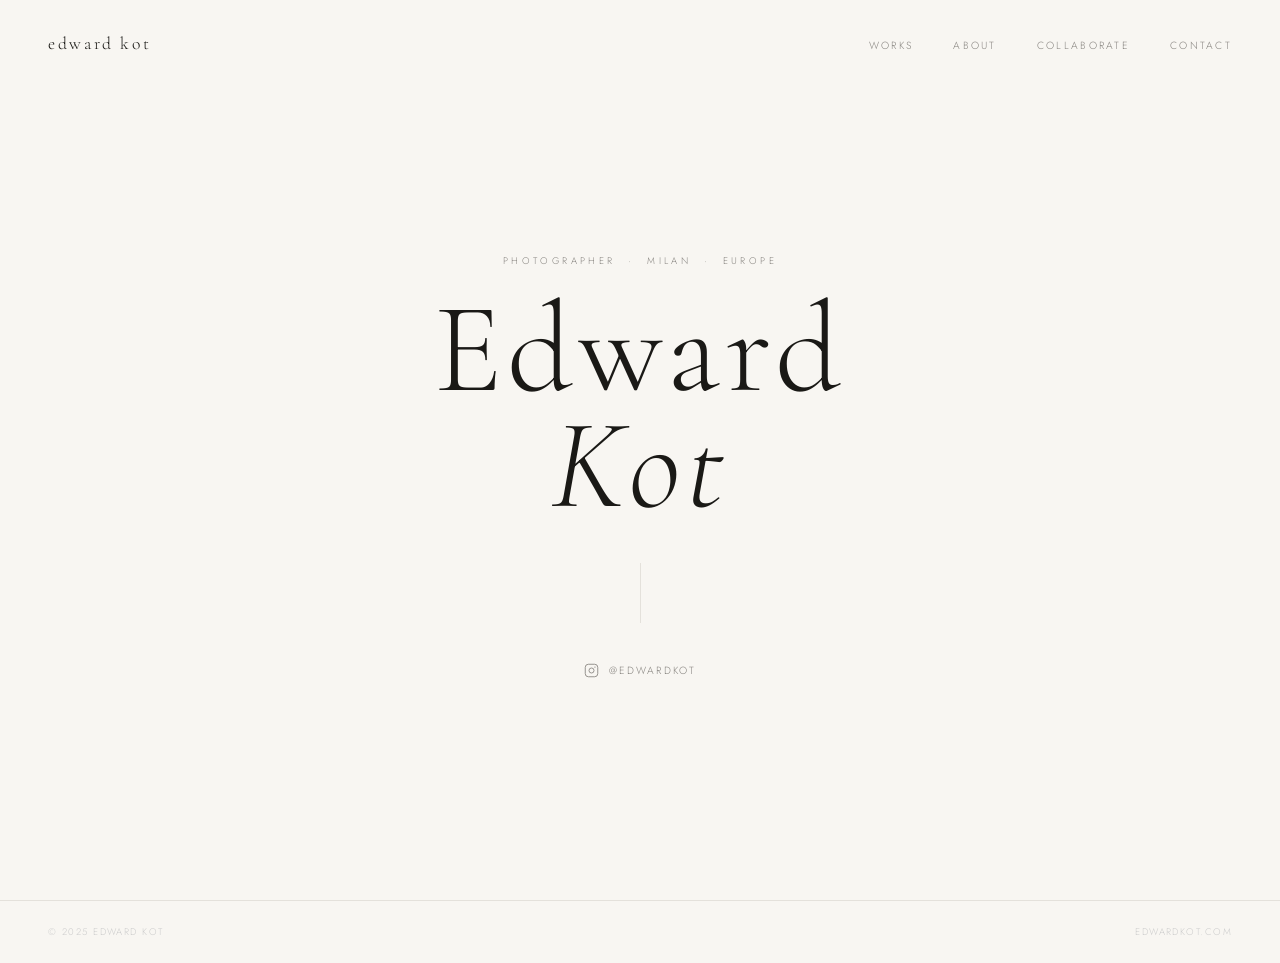
==== index.html @ 4b279e31 "Add files via upload" ====
<!DOCTYPE html>
<html lang="en">
<head>
  <meta charset="UTF-8">
  <meta name="viewport" content="width=device-width, initial-scale=1.0">
  <title>Edward Kot — Photographer</title>
  <meta name="description" content="Edward Kot is a photographer based in Milan, working across editorial, commercial, and personal projects throughout Europe.">
  <meta name="keywords" content="photographer Milan, European photographer, editorial photography, commercial photography, Edward Kot">
  <meta property="og:title" content="Edward Kot — Photographer">
  <meta property="og:description" content="Photographer based in Milan. Editorial, commercial, and personal work across Europe.">
  <meta property="og:url" content="https://edwardkot.com">
  <link rel="canonical" href="https://edwardkot.com">
  <link rel="preconnect" href="https://fonts.googleapis.com">
  <link rel="preconnect" href="https://fonts.gstatic.com" crossorigin>
  <link href="https://fonts.googleapis.com/css2?family=Cormorant+Garamond:ital,wght@0,300;0,400;1,300&family=Jost:wght@200;300;400&display=swap" rel="stylesheet">
  <style>
    :root {
      --cream: #f8f6f2;
      --ink: #1a1916;
      --mid: #888580;
      --faint: #e4e1db;
      --accent: #c8a96e;
    }
    *, *::before, *::after { box-sizing: border-box; margin: 0; padding: 0; }
    html { font-size: 16px; scroll-behavior: smooth; }
    body {
      background: var(--cream);
      color: var(--ink);
      font-family: 'Jost', sans-serif;
      font-weight: 300;
      min-height: 100vh;
      display: flex;
      flex-direction: column;
      opacity: 0;
      animation: fadeIn 0.8s ease forwards;
    }
    @keyframes fadeIn { to { opacity: 1; } }

    /* NAV */
    nav {
      position: fixed;
      top: 0; left: 0; right: 0;
      z-index: 100;
      display: flex;
      justify-content: space-between;
      align-items: center;
      padding: 2rem 3rem;
      mix-blend-mode: multiply;
    }
    .nav-logo {
      font-family: 'Cormorant Garamond', serif;
      font-weight: 300;
      font-size: 1.1rem;
      letter-spacing: 0.15em;
      color: var(--ink);
      text-decoration: none;
      text-transform: lowercase;
    }
    .nav-links {
      display: flex;
      gap: 2.5rem;
      list-style: none;
    }
    .nav-links a {
      font-size: 0.65rem;
      letter-spacing: 0.22em;
      color: var(--mid);
      text-decoration: none;
      text-transform: uppercase;
      transition: color 0.25s;
      font-weight: 300;
    }
    .nav-links a:hover { color: var(--ink); }

    /* HERO */
    .hero {
      flex: 1;
      display: flex;
      flex-direction: column;
      justify-content: center;
      align-items: center;
      text-align: center;
      min-height: 100vh;
      padding: 6rem 2rem 4rem;
      position: relative;
    }
    .hero-eyebrow {
      font-size: 0.6rem;
      letter-spacing: 0.35em;
      color: var(--mid);
      text-transform: uppercase;
      margin-bottom: 1.5rem;
      animation: slideUp 0.9s 0.2s ease both;
    }
    .hero-name {
      font-family: 'Cormorant Garamond', serif;
      font-weight: 300;
      font-size: clamp(4rem, 10vw, 8rem);
      letter-spacing: 0.04em;
      color: var(--ink);
      line-height: 0.9;
      margin-bottom: 2.5rem;
      animation: slideUp 0.9s 0.35s ease both;
    }
    .hero-name em {
      font-style: italic;
      font-weight: 300;
    }
    .hero-rule {
      width: 1px;
      height: 60px;
      background: var(--faint);
      margin: 0 auto 2.5rem;
      animation: growDown 0.8s 0.6s ease both;
    }
    @keyframes growDown { from { transform: scaleY(0); } to { transform: scaleY(1); } }
    @keyframes slideUp { from { opacity: 0; transform: translateY(16px); } to { opacity: 1; transform: translateY(0); } }

    .hero-ig {
      display: inline-flex;
      align-items: center;
      gap: 10px;
      text-decoration: none;
      color: var(--mid);
      font-size: 0.65rem;
      letter-spacing: 0.2em;
      text-transform: uppercase;
      transition: color 0.25s;
      animation: slideUp 0.9s 0.75s ease both;
    }
    .hero-ig:hover { color: var(--ink); }
    .hero-ig svg {
      width: 15px; height: 15px;
      stroke: currentColor;
      fill: none;
      stroke-width: 1.4;
      flex-shrink: 0;
    }

    /* FOOTER */
    footer {
      padding: 1.5rem 3rem;
      border-top: 0.5px solid var(--faint);
      display: flex;
      justify-content: space-between;
      align-items: center;
    }
    footer span {
      font-size: 0.6rem;
      letter-spacing: 0.15em;
      color: #ccc;
      text-transform: uppercase;
    }

    /* MOBILE */
    @media (max-width: 600px) {
      nav { padding: 1.5rem; }
      .nav-links { gap: 1.5rem; }
      footer { padding: 1.5rem; flex-direction: column; gap: 0.5rem; text-align: center; }
    }
  </style>
</head>
<body>
  <nav>
    <a class="nav-logo" href="/">edward kot</a>
    <ul class="nav-links">
      <li><a href="works.html">Works</a></li>
      <li><a href="about.html">About</a></li>
      <li><a href="collaborate.html">Collaborate</a></li>
      <li><a href="contact.html">Contact</a></li>
    </ul>
  </nav>

  <main class="hero">
    <p class="hero-eyebrow">Photographer &nbsp;·&nbsp; Milan &nbsp;·&nbsp; Europe</p>
    <h1 class="hero-name">Edward<br><em>Kot</em></h1>
    <div class="hero-rule"></div>
    <a class="hero-ig" href="https://instagram.com/edwardkot" target="_blank" rel="noopener">
      <svg viewBox="0 0 24 24" aria-hidden="true">
        <rect x="2" y="2" width="20" height="20" rx="5"/>
        <circle cx="12" cy="12" r="4"/>
        <circle cx="17.5" cy="6.5" r="1" fill="currentColor" stroke="none"/>
      </svg>
      @edwardkot
    </a>
  </main>

  <footer>
    <span>© 2025 Edward Kot</span>
    <span>edwardkot.com</span>
  </footer>
</body>
</html>
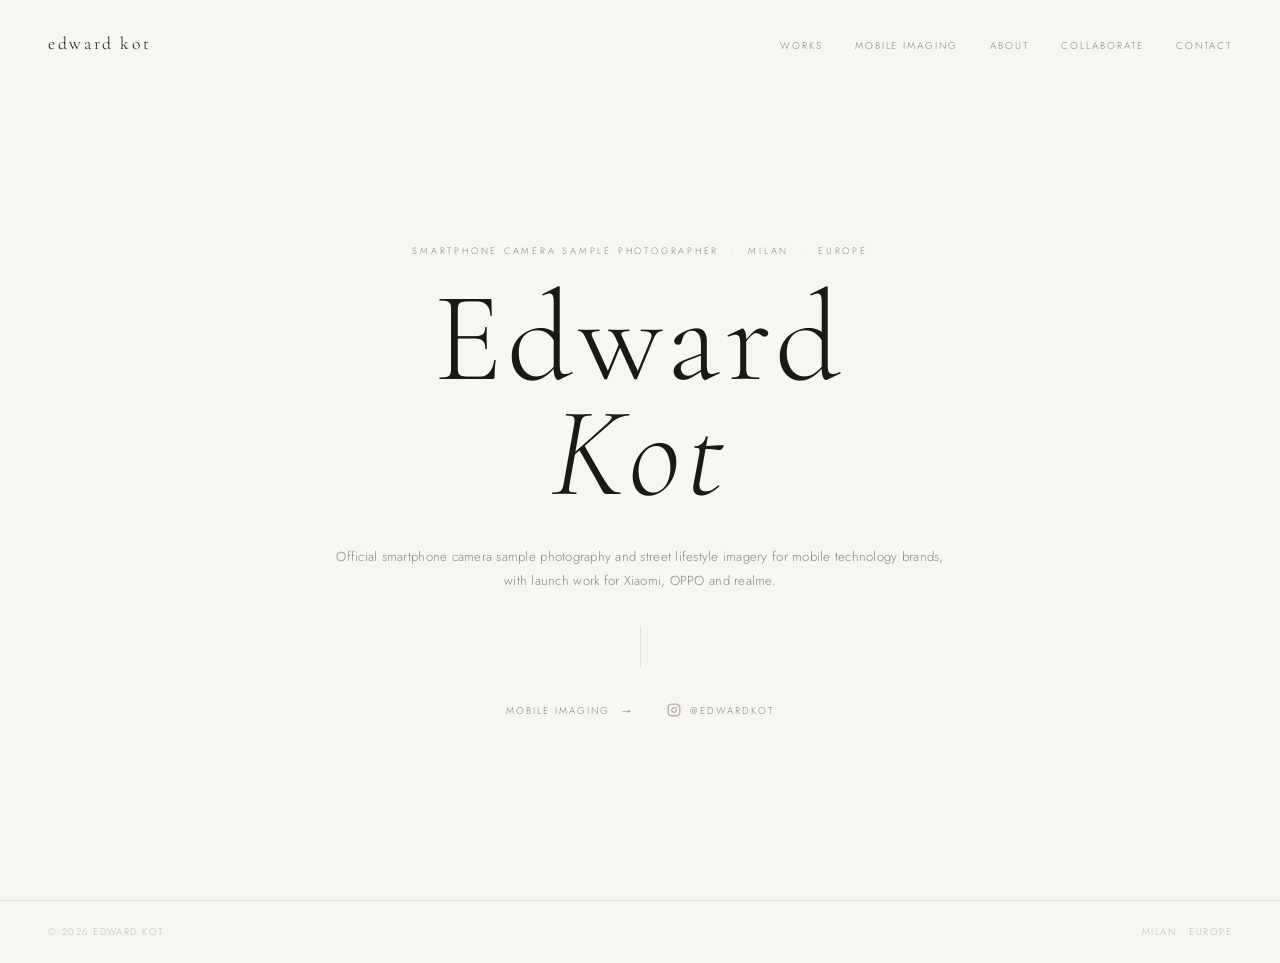
==== commit ae0b5372: "Build mobile imaging SEO foundation" ====
--- a/index.html
+++ b/index.html
@@ -3,168 +3,95 @@
 <head>
   <meta charset="UTF-8">
   <meta name="viewport" content="width=device-width, initial-scale=1.0">
-  <title>Edward Kot — Photographer</title>
-  <meta name="description" content="Edward Kot is a photographer based in Milan, working across editorial, commercial, and personal projects throughout Europe.">
-  <meta name="keywords" content="photographer Milan, European photographer, editorial photography, commercial photography, Edward Kot">
-  <meta property="og:title" content="Edward Kot — Photographer">
-  <meta property="og:description" content="Photographer based in Milan. Editorial, commercial, and personal work across Europe.">
-  <meta property="og:url" content="https://edwardkot.com">
-  <link rel="canonical" href="https://edwardkot.com">
+  <title>Smartphone Camera Sample Photographer in Europe | Edward Kot</title>
+  <meta name="description" content="Milan-based photographer Edward Kot creates official smartphone camera samples and street lifestyle imagery for Xiaomi, OPPO and realme across Europe.">
+  <meta property="og:type" content="website">
+  <meta property="og:title" content="Edward Kot | Smartphone Camera Sample Photographer">
+  <meta property="og:description" content="Official smartphone camera sample photography and street lifestyle imagery for mobile technology brands across Europe.">
+  <meta property="og:url" content="https://edwardkot.com/">
+  <link rel="canonical" href="https://edwardkot.com/">
+  <link rel="icon" href="favicon.svg" type="image/svg+xml">
   <link rel="preconnect" href="https://fonts.googleapis.com">
   <link rel="preconnect" href="https://fonts.gstatic.com" crossorigin>
-  <link href="https://fonts.googleapis.com/css2?family=Cormorant+Garamond:ital,wght@0,300;0,400;1,300&family=Jost:wght@200;300;400&display=swap" rel="stylesheet">
+  <link href="https://fonts.googleapis.com/css2?family=Cormorant+Garamond:ital,wght@0,300;0,400;1,300&amp;family=Jost:wght@200;300;400&amp;display=swap" rel="stylesheet">
+  <script type="application/ld+json">
+  {
+    "@context": "https://schema.org",
+    "@graph": [
+      {
+        "@type": "Person",
+        "@id": "https://edwardkot.com/#person",
+        "name": "Edward Kot",
+        "url": "https://edwardkot.com/",
+        "email": "mailto:geshenfeng1@gmail.com",
+        "jobTitle": "Photographer",
+        "description": "Milan-based photographer specializing in smartphone camera sample photography, street lifestyle imagery and commercial photography for mobile technology brands across Europe.",
+        "address": {
+          "@type": "PostalAddress",
+          "addressLocality": "Milan",
+          "addressCountry": "IT"
+        },
+        "knowsLanguage": ["Chinese", "English", "Italian"],
+        "knowsAbout": [
+          "Smartphone camera sample photography",
+          "Mobile imaging",
+          "Street photography",
+          "Lifestyle photography",
+          "Commercial photography"
+        ],
+        "sameAs": [
+          "https://instagram.com/edwardkot",
+          "https://www.xiaohongshu.com/user/profile/57553d947fc5b85d339ffc71"
+        ]
+      },
+      {
+        "@type": "WebSite",
+        "@id": "https://edwardkot.com/#website",
+        "url": "https://edwardkot.com/",
+        "name": "Edward Kot Photography",
+        "inLanguage": "en",
+        "publisher": {"@id": "https://edwardkot.com/#person"}
+      }
+    ]
+  }
+  </script>
   <style>
-    :root {
-      --cream: #f8f6f2;
-      --ink: #1a1916;
-      --mid: #888580;
-      --faint: #e4e1db;
-      --accent: #c8a96e;
-    }
-    *, *::before, *::after { box-sizing: border-box; margin: 0; padding: 0; }
-    html { font-size: 16px; scroll-behavior: smooth; }
-    body {
-      background: var(--cream);
-      color: var(--ink);
-      font-family: 'Jost', sans-serif;
-      font-weight: 300;
-      min-height: 100vh;
-      display: flex;
-      flex-direction: column;
-      opacity: 0;
-      animation: fadeIn 0.8s ease forwards;
-    }
-    @keyframes fadeIn { to { opacity: 1; } }
-
-    /* NAV */
-    nav {
-      position: fixed;
-      top: 0; left: 0; right: 0;
-      z-index: 100;
-      display: flex;
-      justify-content: space-between;
-      align-items: center;
-      padding: 2rem 3rem;
-      mix-blend-mode: multiply;
-    }
-    .nav-logo {
-      font-family: 'Cormorant Garamond', serif;
-      font-weight: 300;
-      font-size: 1.1rem;
-      letter-spacing: 0.15em;
-      color: var(--ink);
-      text-decoration: none;
-      text-transform: lowercase;
-    }
-    .nav-links {
-      display: flex;
-      gap: 2.5rem;
-      list-style: none;
-    }
-    .nav-links a {
-      font-size: 0.65rem;
-      letter-spacing: 0.22em;
-      color: var(--mid);
-      text-decoration: none;
-      text-transform: uppercase;
-      transition: color 0.25s;
-      font-weight: 300;
-    }
-    .nav-links a:hover { color: var(--ink); }
-
-    /* HERO */
-    .hero {
-      flex: 1;
-      display: flex;
-      flex-direction: column;
-      justify-content: center;
-      align-items: center;
-      text-align: center;
-      min-height: 100vh;
-      padding: 6rem 2rem 4rem;
-      position: relative;
-    }
-    .hero-eyebrow {
-      font-size: 0.6rem;
-      letter-spacing: 0.35em;
-      color: var(--mid);
-      text-transform: uppercase;
-      margin-bottom: 1.5rem;
-      animation: slideUp 0.9s 0.2s ease both;
-    }
-    .hero-name {
-      font-family: 'Cormorant Garamond', serif;
-      font-weight: 300;
-      font-size: clamp(4rem, 10vw, 8rem);
-      letter-spacing: 0.04em;
-      color: var(--ink);
-      line-height: 0.9;
-      margin-bottom: 2.5rem;
-      animation: slideUp 0.9s 0.35s ease both;
-    }
-    .hero-name em {
-      font-style: italic;
-      font-weight: 300;
-    }
-    .hero-rule {
-      width: 1px;
-      height: 60px;
-      background: var(--faint);
-      margin: 0 auto 2.5rem;
-      animation: growDown 0.8s 0.6s ease both;
-    }
-    @keyframes growDown { from { transform: scaleY(0); } to { transform: scaleY(1); } }
-    @keyframes slideUp { from { opacity: 0; transform: translateY(16px); } to { opacity: 1; transform: translateY(0); } }
-
-    .hero-ig {
-      display: inline-flex;
-      align-items: center;
-      gap: 10px;
-      text-decoration: none;
-      color: var(--mid);
-      font-size: 0.65rem;
-      letter-spacing: 0.2em;
-      text-transform: uppercase;
-      transition: color 0.25s;
-      animation: slideUp 0.9s 0.75s ease both;
-    }
-    .hero-ig:hover { color: var(--ink); }
-    .hero-ig svg {
-      width: 15px; height: 15px;
-      stroke: currentColor;
-      fill: none;
-      stroke-width: 1.4;
-      flex-shrink: 0;
-    }
-
-    /* FOOTER */
-    footer {
-      padding: 1.5rem 3rem;
-      border-top: 0.5px solid var(--faint);
-      display: flex;
-      justify-content: space-between;
-      align-items: center;
-    }
-    footer span {
-      font-size: 0.6rem;
-      letter-spacing: 0.15em;
-      color: #ccc;
-      text-transform: uppercase;
-    }
-
-    /* MOBILE */
-    @media (max-width: 600px) {
-      nav { padding: 1.5rem; }
-      .nav-links { gap: 1.5rem; }
-      footer { padding: 1.5rem; flex-direction: column; gap: 0.5rem; text-align: center; }
-    }
+    :root { --cream:#f8f6f2; --ink:#1a1916; --mid:#888580; --faint:#e4e1db; }
+    *,*::before,*::after{box-sizing:border-box;margin:0;padding:0}
+    html{font-size:16px;scroll-behavior:smooth}
+    body{background:var(--cream);color:var(--ink);font-family:'Jost',sans-serif;font-weight:300;min-height:100vh;display:flex;flex-direction:column;opacity:0;animation:fadeIn .8s ease forwards}
+    @keyframes fadeIn{to{opacity:1}}
+    @keyframes growDown{from{transform:scaleY(0)}to{transform:scaleY(1)}}
+    @keyframes slideUp{from{opacity:0;transform:translateY(16px)}to{opacity:1;transform:translateY(0)}}
+    nav{position:fixed;top:0;left:0;right:0;z-index:100;display:flex;justify-content:space-between;align-items:center;padding:2rem 3rem;mix-blend-mode:multiply}
+    .nav-logo{font-family:'Cormorant Garamond',serif;font-weight:300;font-size:1.1rem;letter-spacing:.15em;color:var(--ink);text-decoration:none;text-transform:lowercase;flex-shrink:0}
+    .nav-links{display:flex;gap:2rem;list-style:none}
+    .nav-links a{font-size:.62rem;letter-spacing:.2em;color:var(--mid);text-decoration:none;text-transform:uppercase;transition:color .25s;font-weight:300;white-space:nowrap}
+    .nav-links a:hover,.nav-links a:focus-visible{color:var(--ink)}
+    .hero{flex:1;display:flex;flex-direction:column;justify-content:center;align-items:center;text-align:center;min-height:100vh;padding:8rem 2rem 4rem;position:relative}
+    .hero-eyebrow{font-size:.58rem;letter-spacing:.3em;color:var(--mid);text-transform:uppercase;margin-bottom:1.5rem;animation:slideUp .9s .2s ease both}
+    .hero-name{font-family:'Cormorant Garamond',serif;font-weight:300;font-size:clamp(4rem,10vw,8rem);letter-spacing:.04em;color:var(--ink);line-height:.9;margin-bottom:2.1rem;animation:slideUp .9s .35s ease both}
+    .hero-name em{font-style:italic;font-weight:300}
+    .hero-intro{max-width:620px;font-size:.82rem;line-height:1.9;color:var(--mid);letter-spacing:.02em;animation:slideUp .9s .5s ease both}
+    .hero-rule{width:1px;height:42px;background:var(--faint);margin:2rem auto;animation:growDown .8s .65s ease both;transform-origin:top}
+    .hero-actions{display:flex;align-items:center;gap:2rem;animation:slideUp .9s .75s ease both}
+    .hero-link{display:inline-flex;align-items:center;gap:9px;text-decoration:none;color:var(--mid);font-size:.62rem;letter-spacing:.2em;text-transform:uppercase;transition:color .25s,gap .25s}
+    .hero-link:hover,.hero-link:focus-visible{color:var(--ink);gap:13px}
+    .hero-link svg{width:14px;height:14px;stroke:currentColor;fill:none;stroke-width:1.4;flex-shrink:0}
+    .hero-link.text::after{content:'\2192';font-size:.85rem}
+    footer{padding:1.5rem 3rem;border-top:.5px solid var(--faint);display:flex;justify-content:space-between;align-items:center}
+    footer span{font-size:.6rem;letter-spacing:.15em;color:#bbb;text-transform:uppercase}
+    @media(max-width:820px){nav{align-items:flex-start;padding:1.4rem 1.5rem;gap:1.5rem}.nav-links{gap:1.15rem;overflow-x:auto;padding-bottom:.3rem}.nav-links a{font-size:.56rem;letter-spacing:.15em}.hero{padding-top:10rem}}
+    @media(max-width:600px){nav{position:absolute;flex-direction:column}.nav-links{width:100%;flex-wrap:wrap;overflow:visible;gap:.9rem 1.2rem}.hero{padding:12rem 1.5rem 4rem}.hero-eyebrow{line-height:1.8}.hero-intro{font-size:.78rem}.hero-actions{flex-direction:column;gap:1.2rem}footer{padding:1.5rem;flex-direction:column;gap:.5rem;text-align:center}}
+    @media(prefers-reduced-motion:reduce){body,.hero-eyebrow,.hero-name,.hero-intro,.hero-rule,.hero-actions{animation:none;opacity:1}}
   </style>
 </head>
 <body>
-  <nav>
+  <nav aria-label="Primary navigation">
     <a class="nav-logo" href="/">edward kot</a>
     <ul class="nav-links">
       <li><a href="works.html">Works</a></li>
+      <li><a href="mobile-imaging.html">Mobile Imaging</a></li>
       <li><a href="about.html">About</a></li>
       <li><a href="collaborate.html">Collaborate</a></li>
       <li><a href="contact.html">Contact</a></li>
@@ -172,22 +99,22 @@
   </nav>
 
   <main class="hero">
-    <p class="hero-eyebrow">Photographer &nbsp;·&nbsp; Milan &nbsp;·&nbsp; Europe</p>
+    <p class="hero-eyebrow">Smartphone Camera Sample Photographer &nbsp;·&nbsp; Milan &nbsp;·&nbsp; Europe</p>
     <h1 class="hero-name">Edward<br><em>Kot</em></h1>
-    <div class="hero-rule"></div>
-    <a class="hero-ig" href="https://instagram.com/edwardkot" target="_blank" rel="noopener">
-      <svg viewBox="0 0 24 24" aria-hidden="true">
-        <rect x="2" y="2" width="20" height="20" rx="5"/>
-        <circle cx="12" cy="12" r="4"/>
-        <circle cx="17.5" cy="6.5" r="1" fill="currentColor" stroke="none"/>
-      </svg>
-      @edwardkot
-    </a>
+    <p class="hero-intro">Official smartphone camera sample photography and street lifestyle imagery for mobile technology brands, with launch work for Xiaomi, OPPO and realme.</p>
+    <div class="hero-rule" aria-hidden="true"></div>
+    <div class="hero-actions">
+      <a class="hero-link text" href="mobile-imaging.html">Mobile imaging</a>
+      <a class="hero-link" href="https://instagram.com/edwardkot" target="_blank" rel="noopener noreferrer">
+        <svg viewBox="0 0 24 24" aria-hidden="true"><rect x="2" y="2" width="20" height="20" rx="5"/><circle cx="12" cy="12" r="4"/><circle cx="17.5" cy="6.5" r="1" fill="currentColor" stroke="none"/></svg>
+        @edwardkot
+      </a>
+    </div>
   </main>
 
   <footer>
-    <span>© 2025 Edward Kot</span>
-    <span>edwardkot.com</span>
+    <span>© 2026 Edward Kot</span>
+    <span>Milan · Europe</span>
   </footer>
 </body>
 </html>
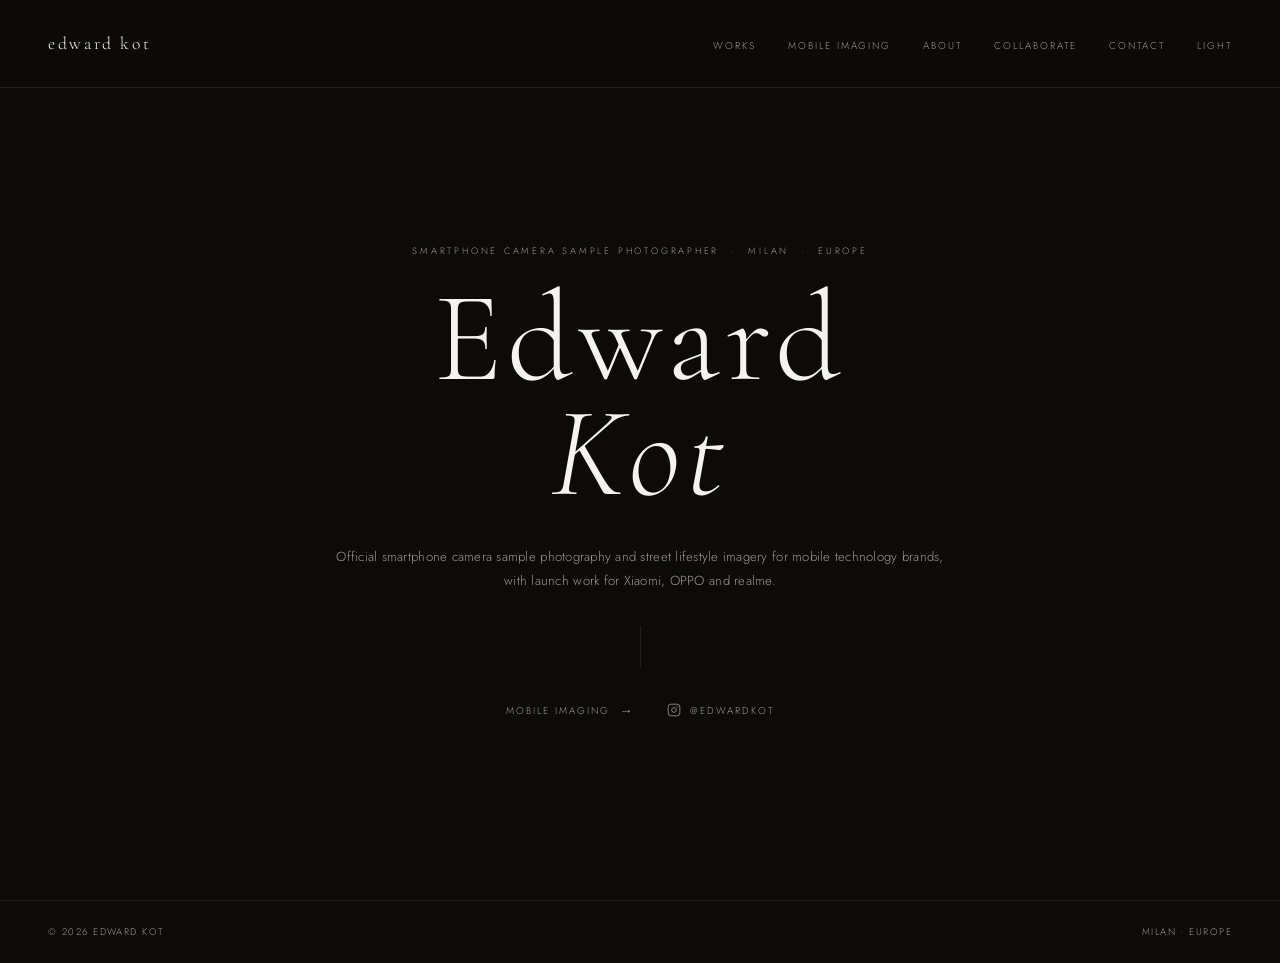
==== commit 3d32e7b8: "Refine portfolio UX and truthful project framing" ====
--- a/index.html
+++ b/index.html
@@ -13,7 +13,13 @@
   <link rel="icon" href="favicon.svg" type="image/svg+xml">
   <link rel="preconnect" href="https://fonts.googleapis.com">
   <link rel="preconnect" href="https://fonts.gstatic.com" crossorigin>
-  <link href="https://fonts.googleapis.com/css2?family=Cormorant+Garamond:ital,wght@0,300;0,400;1,300&amp;family=Jost:wght@200;300;400&amp;display=swap" rel="stylesheet">
+  <link href="https://fonts.googleapis.com/css2?family=Cormorant+Garamond:ital,wght@0,300;0,400;1,300&amp;family=Jost:wght@200;300;400;500&amp;display=swap" rel="stylesheet">
+  <script>
+    (function() {
+      const savedTheme = localStorage.getItem('theme') || 'dark';
+      document.documentElement.setAttribute('data-theme', savedTheme);
+    })();
+  </script>
   <script type="application/ld+json">
   {
     "@context": "https://schema.org",
@@ -24,19 +30,22 @@
         "name": "Edward Kot",
         "url": "https://edwardkot.com/",
         "email": "mailto:geshenfeng1@gmail.com",
-        "jobTitle": "Photographer",
-        "description": "Milan-based photographer specializing in smartphone camera sample photography, street lifestyle imagery and commercial photography for mobile technology brands across Europe.",
+        "jobTitle": "Smartphone Camera Sample Photographer & Mobile Imaging Specialist",
+        "description": "Milan-based professional photographer specializing in official smartphone camera sample photography, street lifestyle imagery and commercial mobile imaging campaigns for global technology brands including Xiaomi, OPPO, and realme across Europe.",
         "address": {
           "@type": "PostalAddress",
           "addressLocality": "Milan",
           "addressCountry": "IT"
         },
-        "knowsLanguage": ["Chinese", "English", "Italian"],
+        "knowsLanguage": [
+          {"@type": "Language", "name": "Chinese"},
+          {"@type": "Language", "name": "English"},
+          {"@type": "Language", "name": "Italian"}
+        ],
         "knowsAbout": [
           "Smartphone camera sample photography",
-          "Mobile imaging",
-          "Street photography",
-          "Lifestyle photography",
+          "Mobile imaging production",
+          "Street lifestyle photography",
           "Commercial photography"
         ],
         "sameAs": [
@@ -55,19 +64,14 @@
     ]
   }
   </script>
+  <link rel="stylesheet" href="style.css">
+  <meta property="og:image" content="https://edwardkot.com/og-image.png">
+  <meta property="og:image:width" content="1200">
+  <meta property="og:image:height" content="630">
+  <meta property="og:image:alt" content="Edward Kot, smartphone camera sample photographer based in Milan">
   <style>
-    :root { --cream:#f8f6f2; --ink:#1a1916; --mid:#888580; --faint:#e4e1db; }
-    *,*::before,*::after{box-sizing:border-box;margin:0;padding:0}
-    html{font-size:16px;scroll-behavior:smooth}
-    body{background:var(--cream);color:var(--ink);font-family:'Jost',sans-serif;font-weight:300;min-height:100vh;display:flex;flex-direction:column;opacity:0;animation:fadeIn .8s ease forwards}
-    @keyframes fadeIn{to{opacity:1}}
     @keyframes growDown{from{transform:scaleY(0)}to{transform:scaleY(1)}}
     @keyframes slideUp{from{opacity:0;transform:translateY(16px)}to{opacity:1;transform:translateY(0)}}
-    nav{position:fixed;top:0;left:0;right:0;z-index:100;display:flex;justify-content:space-between;align-items:center;padding:2rem 3rem;mix-blend-mode:multiply}
-    .nav-logo{font-family:'Cormorant Garamond',serif;font-weight:300;font-size:1.1rem;letter-spacing:.15em;color:var(--ink);text-decoration:none;text-transform:lowercase;flex-shrink:0}
-    .nav-links{display:flex;gap:2rem;list-style:none}
-    .nav-links a{font-size:.62rem;letter-spacing:.2em;color:var(--mid);text-decoration:none;text-transform:uppercase;transition:color .25s;font-weight:300;white-space:nowrap}
-    .nav-links a:hover,.nav-links a:focus-visible{color:var(--ink)}
     .hero{flex:1;display:flex;flex-direction:column;justify-content:center;align-items:center;text-align:center;min-height:100vh;padding:8rem 2rem 4rem;position:relative}
     .hero-eyebrow{font-size:.58rem;letter-spacing:.3em;color:var(--mid);text-transform:uppercase;margin-bottom:1.5rem;animation:slideUp .9s .2s ease both}
     .hero-name{font-family:'Cormorant Garamond',serif;font-weight:300;font-size:clamp(4rem,10vw,8rem);letter-spacing:.04em;color:var(--ink);line-height:.9;margin-bottom:2.1rem;animation:slideUp .9s .35s ease both}
@@ -79,11 +83,9 @@
     .hero-link:hover,.hero-link:focus-visible{color:var(--ink);gap:13px}
     .hero-link svg{width:14px;height:14px;stroke:currentColor;fill:none;stroke-width:1.4;flex-shrink:0}
     .hero-link.text::after{content:'\2192';font-size:.85rem}
-    footer{padding:1.5rem 3rem;border-top:.5px solid var(--faint);display:flex;justify-content:space-between;align-items:center}
-    footer span{font-size:.6rem;letter-spacing:.15em;color:#bbb;text-transform:uppercase}
-    @media(max-width:820px){nav{align-items:flex-start;padding:1.4rem 1.5rem;gap:1.5rem}.nav-links{gap:1.15rem;overflow-x:auto;padding-bottom:.3rem}.nav-links a{font-size:.56rem;letter-spacing:.15em}.hero{padding-top:10rem}}
-    @media(max-width:600px){nav{position:absolute;flex-direction:column}.nav-links{width:100%;flex-wrap:wrap;overflow:visible;gap:.9rem 1.2rem}.hero{padding:12rem 1.5rem 4rem}.hero-eyebrow{line-height:1.8}.hero-intro{font-size:.78rem}.hero-actions{flex-direction:column;gap:1.2rem}footer{padding:1.5rem;flex-direction:column;gap:.5rem;text-align:center}}
-    @media(prefers-reduced-motion:reduce){body,.hero-eyebrow,.hero-name,.hero-intro,.hero-rule,.hero-actions{animation:none;opacity:1}}
+    @media(max-width:820px){.hero{padding-top:10rem}}
+    @media(max-width:600px){.hero{padding:12rem 1.5rem 4rem}.hero-eyebrow{line-height:1.8}.hero-intro{font-size:.78rem}.hero-actions{flex-direction:column;gap:1.2rem}}
+    @media(prefers-reduced-motion:reduce){.hero-eyebrow,.hero-name,.hero-intro,.hero-rule,.hero-actions{animation:none;opacity:1}}
   </style>
 </head>
 <body>
@@ -95,6 +97,7 @@
       <li><a href="about.html">About</a></li>
       <li><a href="collaborate.html">Collaborate</a></li>
       <li><a href="contact.html">Contact</a></li>
+      <li><button id="theme-toggle" class="theme-toggle" aria-label="Toggle theme">Dark</button></li>
     </ul>
   </nav>
 
@@ -116,5 +119,7 @@
     <span>© 2026 Edward Kot</span>
     <span>Milan · Europe</span>
   </footer>
+
+  <script src="main.js"></script>
 </body>
 </html>
--- a/style.css
+++ b/style.css
@@ -0,0 +1,188 @@
+:root {
+  --cream: #f8f6f2;
+  --ink: #1a1916;
+  --mid: #888580;
+  --faint: #e4e1db;
+  --paper: #efede8;
+  --nav-bg: rgba(248, 246, 242, 0.85);
+  --border-radius-md: 4px;
+  --border-radius-lg: 8px;
+}
+
+[data-theme="dark"] {
+  --cream: #0c0b0a;
+  --ink: #f5f3ef;
+  --mid: #9c9994;
+  --faint: #22201e;
+  --paper: #161513;
+  --nav-bg: rgba(12, 11, 10, 0.85);
+}
+
+*, *::before, *::after {
+  box-sizing: border-box;
+  margin: 0;
+  padding: 0;
+}
+
+html {
+  font-size: 16px;
+  scroll-behavior: smooth;
+}
+
+body {
+  background: var(--cream);
+  color: var(--ink);
+  font-family: 'Jost', sans-serif;
+  font-weight: 300;
+  min-height: 100vh;
+  display: flex;
+  flex-direction: column;
+  opacity: 0;
+  animation: fadeIn .8s ease forwards;
+  transition: background-color .4s ease, color .4s ease;
+}
+
+@keyframes fadeIn {
+  to { opacity: 1; }
+}
+
+/* Fixed Navigation Header with Backdrop Blur */
+nav {
+  position: fixed;
+  top: 0;
+  left: 0;
+  right: 0;
+  z-index: 100;
+  display: flex;
+  justify-content: space-between;
+  align-items: center;
+  padding: 2rem 3rem;
+  backdrop-filter: blur(12px);
+  -webkit-backdrop-filter: blur(12px);
+  background: var(--nav-bg);
+  border-bottom: 0.5px solid var(--faint);
+  transition: background-color 0.4s ease, border-color 0.4s ease;
+}
+
+.nav-logo {
+  font-family: 'Cormorant Garamond', serif;
+  font-weight: 300;
+  font-size: 1.1rem;
+  letter-spacing: .15em;
+  color: var(--ink);
+  text-decoration: none;
+  text-transform: lowercase;
+  flex-shrink: 0;
+  transition: color 0.4s ease;
+}
+
+.nav-links {
+  display: flex;
+  gap: 2rem;
+  list-style: none;
+  align-items: center;
+}
+
+.nav-links a {
+  font-size: .62rem;
+  letter-spacing: .2em;
+  color: var(--mid);
+  text-decoration: none;
+  text-transform: uppercase;
+  transition: color .25s;
+  font-weight: 300;
+  white-space: nowrap;
+}
+
+.nav-links a:hover, .nav-links a.active, .nav-links a:focus-visible {
+  color: var(--ink);
+}
+
+.theme-toggle {
+  background: none;
+  border: none;
+  font-family: inherit;
+  font-size: .62rem;
+  letter-spacing: .2em;
+  color: var(--mid);
+  text-transform: uppercase;
+  cursor: pointer;
+  padding: 0;
+  transition: color .25s;
+  font-weight: 300;
+}
+
+.theme-toggle:hover, .theme-toggle:focus-visible {
+  color: var(--ink);
+}
+
+/* Layout Adjustments for Fixed Navigation */
+main {
+  padding-top: 5.5rem;
+  transition: background-color 0.4s ease;
+}
+
+/* Footer Section */
+footer {
+  padding: 1.5rem 3rem;
+  border-top: .5px solid var(--faint);
+  display: flex;
+  justify-content: space-between;
+  align-items: center;
+  transition: border-color 0.4s ease, background-color 0.4s ease;
+}
+
+footer span {
+  font-size: .6rem;
+  letter-spacing: .15em;
+  color: var(--mid);
+  text-transform: uppercase;
+}
+
+@media(max-width: 820px) {
+  nav {
+    align-items: flex-start;
+    padding: 1.4rem 1.5rem;
+    gap: 1.5rem;
+  }
+  .nav-links {
+    gap: 1.15rem;
+    overflow-x: auto;
+    padding-bottom: .3rem;
+  }
+  .nav-links a, .theme-toggle {
+    font-size: .56rem;
+    letter-spacing: .15em;
+  }
+}
+
+@media(max-width: 600px) {
+  nav {
+    position: fixed;
+    flex-direction: column;
+    align-items: center;
+  }
+  .nav-links {
+    width: 100%;
+    justify-content: center;
+    flex-wrap: wrap;
+    overflow: visible;
+    gap: .9rem 1.2rem;
+  }
+  main {
+    padding-top: 10.5rem;
+  }
+  footer {
+    padding: 1.5rem;
+    flex-direction: column;
+    gap: .5rem;
+    text-align: center;
+  }
+}
+
+@media(prefers-reduced-motion: reduce) {
+  body {
+    animation: none;
+    opacity: 1;
+  }
+}
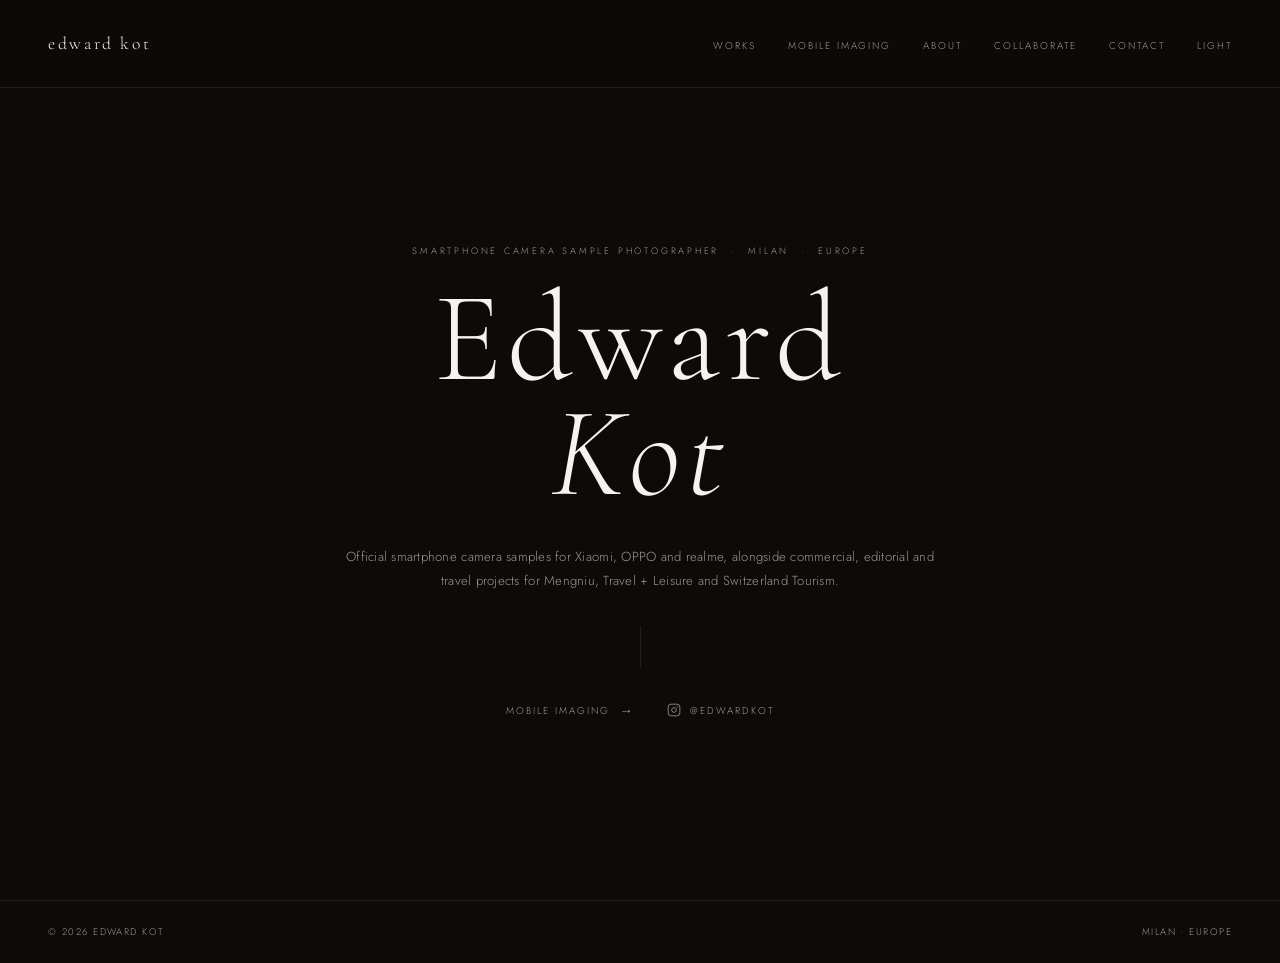
==== commit eb5c4ea5: "Add broader client and editorial experience" ====
--- a/index.html
+++ b/index.html
@@ -4,10 +4,10 @@
   <meta charset="UTF-8">
   <meta name="viewport" content="width=device-width, initial-scale=1.0">
   <title>Smartphone Camera Sample Photographer in Europe | Edward Kot</title>
-  <meta name="description" content="Milan-based photographer Edward Kot creates official smartphone camera samples and street lifestyle imagery for Xiaomi, OPPO and realme across Europe.">
+  <meta name="description" content="Milan-based photographer Edward Kot creates smartphone camera samples, commercial, editorial and travel photography for Xiaomi, OPPO, realme, Mengniu, Travel + Leisure and Switzerland Tourism.">
   <meta property="og:type" content="website">
   <meta property="og:title" content="Edward Kot | Smartphone Camera Sample Photographer">
-  <meta property="og:description" content="Official smartphone camera sample photography and street lifestyle imagery for mobile technology brands across Europe.">
+  <meta property="og:description" content="Smartphone camera samples, commercial, editorial and travel photography for global brands, publications and tourism organisations across Europe.">
   <meta property="og:url" content="https://edwardkot.com/">
   <link rel="canonical" href="https://edwardkot.com/">
   <link rel="icon" href="favicon.svg" type="image/svg+xml">
@@ -31,7 +31,7 @@
         "url": "https://edwardkot.com/",
         "email": "mailto:geshenfeng1@gmail.com",
         "jobTitle": "Smartphone Camera Sample Photographer & Mobile Imaging Specialist",
-        "description": "Milan-based professional photographer specializing in official smartphone camera sample photography, street lifestyle imagery and commercial mobile imaging campaigns for global technology brands including Xiaomi, OPPO, and realme across Europe.",
+        "description": "Milan-based professional photographer creating official smartphone camera sample photography for Xiaomi, OPPO and realme, alongside commercial, editorial and travel projects for Mengniu, Travel + Leisure and Switzerland Tourism across Europe.",
         "address": {
           "@type": "PostalAddress",
           "addressLocality": "Milan",
@@ -46,7 +46,10 @@
           "Smartphone camera sample photography",
           "Mobile imaging production",
           "Street lifestyle photography",
-          "Commercial photography"
+          "Commercial photography",
+          "Editorial photography",
+          "Travel photography",
+          "Destination photography"
         ],
         "sameAs": [
           "https://instagram.com/edwardkot",
@@ -104,7 +107,7 @@
   <main class="hero">
     <p class="hero-eyebrow">Smartphone Camera Sample Photographer &nbsp;·&nbsp; Milan &nbsp;·&nbsp; Europe</p>
     <h1 class="hero-name">Edward<br><em>Kot</em></h1>
-    <p class="hero-intro">Official smartphone camera sample photography and street lifestyle imagery for mobile technology brands, with launch work for Xiaomi, OPPO and realme.</p>
+    <p class="hero-intro">Official smartphone camera samples for Xiaomi, OPPO and realme, alongside commercial, editorial and travel projects for Mengniu, Travel + Leisure and Switzerland Tourism.</p>
     <div class="hero-rule" aria-hidden="true"></div>
     <div class="hero-actions">
       <a class="hero-link text" href="mobile-imaging.html">Mobile imaging</a>
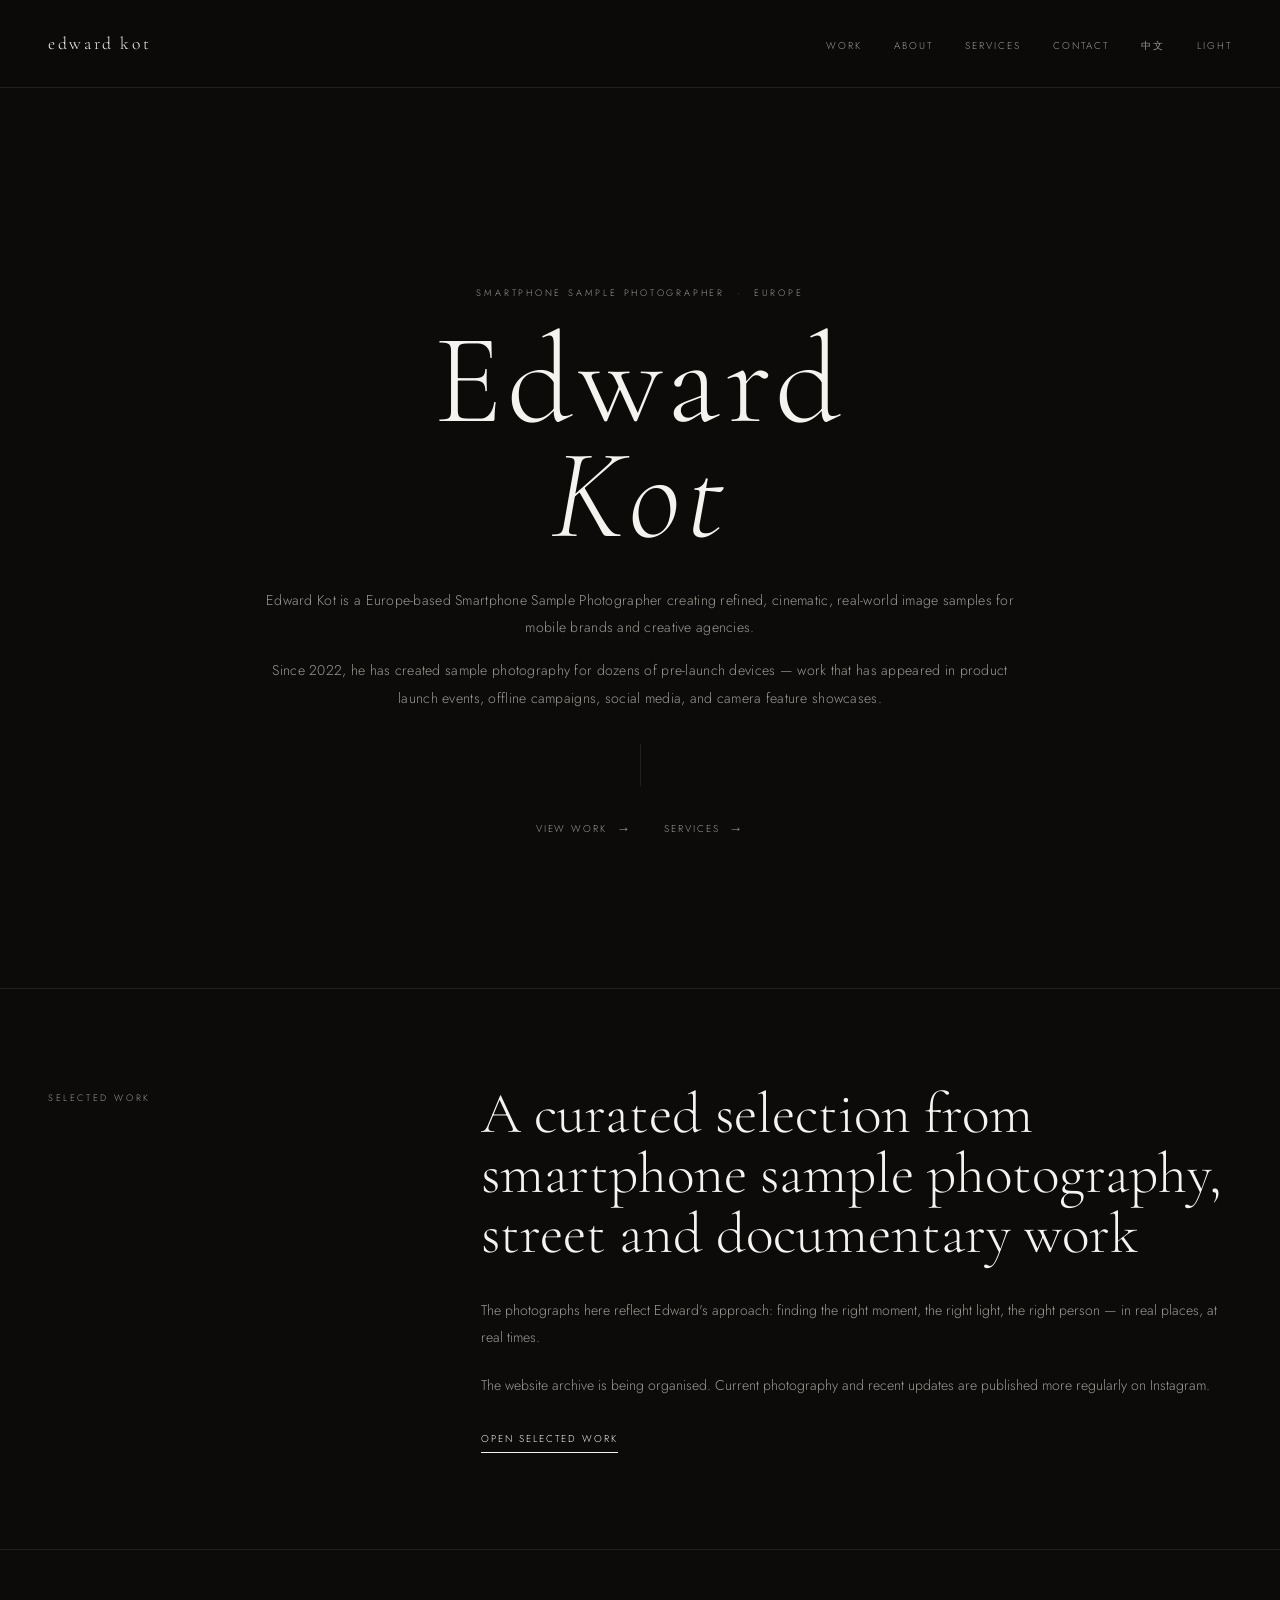
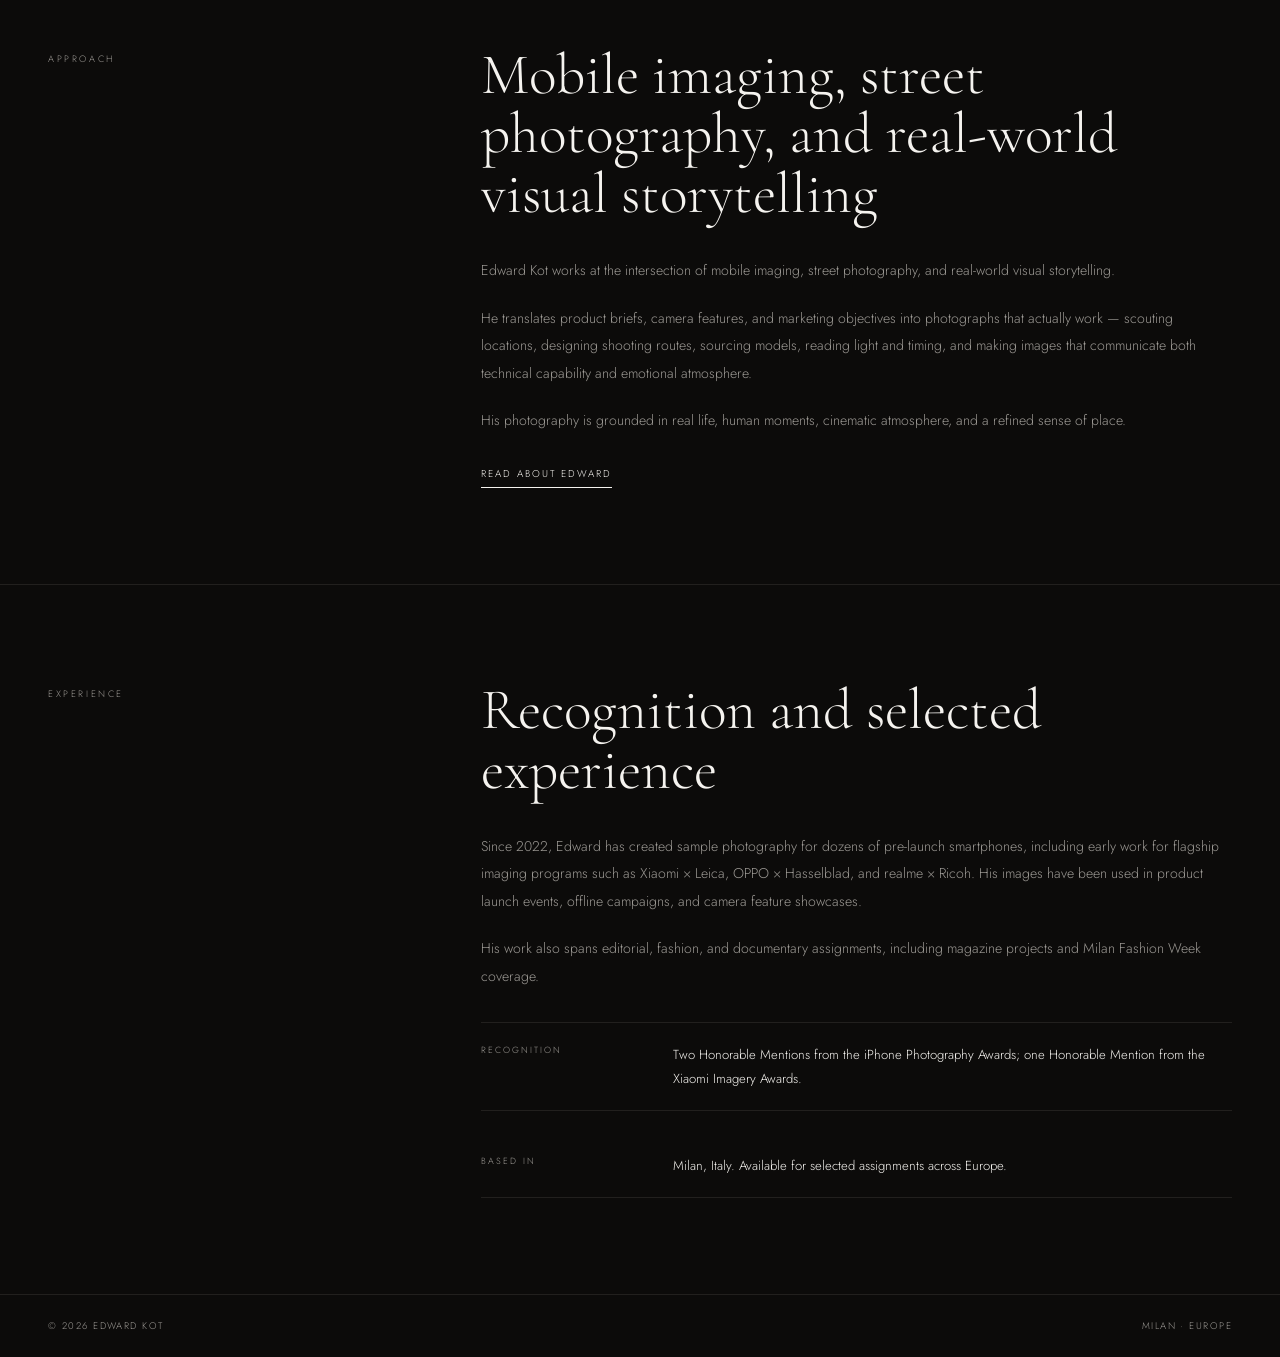
==== commit ec2cc6d0: "Update portfolio GEO pages and R2-backed work images" ====
--- a/index.html
+++ b/index.html
@@ -3,14 +3,19 @@
 <head>
   <meta charset="UTF-8">
   <meta name="viewport" content="width=device-width, initial-scale=1.0">
-  <title>Smartphone Camera Sample Photographer in Europe | Edward Kot</title>
-  <meta name="description" content="Milan-based photographer Edward Kot creates smartphone camera samples, commercial, editorial and travel photography for Xiaomi, OPPO, realme, Mengniu, Travel + Leisure and Switzerland Tourism.">
+  <title>Europe-based Smartphone Sample Photographer | Edward Kot</title>
+  <meta name="description" content="Edward Kot is a Europe-based Smartphone Sample Photographer creating refined, cinematic, real-world image samples for mobile brands and creative agencies.">
   <meta property="og:type" content="website">
-  <meta property="og:title" content="Edward Kot | Smartphone Camera Sample Photographer">
-  <meta property="og:description" content="Smartphone camera samples, commercial, editorial and travel photography for global brands, publications and tourism organisations across Europe.">
+  <meta property="og:title" content="Edward Kot | Smartphone Sample Photographer">
+  <meta property="og:description" content="Refined, cinematic, real-world smartphone sample photography for mobile brands and creative agencies across Europe.">
   <meta property="og:url" content="https://edwardkot.com/">
+  <meta property="og:image" content="https://edwardkot.com/og-image.png">
+  <meta property="og:image:width" content="1200">
+  <meta property="og:image:height" content="630">
+  <meta property="og:image:alt" content="Edward Kot, smartphone sample photographer based in Europe">
   <link rel="canonical" href="https://edwardkot.com/">
-  <link rel="icon" href="favicon.svg" type="image/svg+xml">
+  <link rel="alternate" type="text/markdown" href="https://edwardkot.com/llms-full.txt">
+  <link rel="icon" href="/favicon.svg" type="image/svg+xml">
   <link rel="preconnect" href="https://fonts.googleapis.com">
   <link rel="preconnect" href="https://fonts.gstatic.com" crossorigin>
   <link href="https://fonts.googleapis.com/css2?family=Cormorant+Garamond:ital,wght@0,300;0,400;1,300&amp;family=Jost:wght@200;300;400;500&amp;display=swap" rel="stylesheet">
@@ -30,8 +35,8 @@
         "name": "Edward Kot",
         "url": "https://edwardkot.com/",
         "email": "mailto:geshenfeng1@gmail.com",
-        "jobTitle": "Smartphone Camera Sample Photographer & Mobile Imaging Specialist",
-        "description": "Milan-based professional photographer creating official smartphone camera sample photography for Xiaomi, OPPO and realme, alongside commercial, editorial and travel projects for Mengniu, Travel + Leisure and Switzerland Tourism across Europe.",
+        "jobTitle": "Europe-based Smartphone Sample Photographer",
+        "description": "Edward Kot is a Europe-based Smartphone Sample Photographer creating refined, cinematic, real-world image samples for mobile brands and creative agencies.",
         "address": {
           "@type": "PostalAddress",
           "addressLocality": "Milan",
@@ -43,18 +48,36 @@
           {"@type": "Language", "name": "Italian"}
         ],
         "knowsAbout": [
-          "Smartphone camera sample photography",
-          "Mobile imaging production",
-          "Street lifestyle photography",
+          "Smartphone sample photography",
+          "Mobile imaging",
+          "Pre-launch smartphone photography",
+          "Street photography",
+          "Documentary photography",
           "Commercial photography",
           "Editorial photography",
-          "Travel photography",
-          "Destination photography"
+          "Fashion photography",
+          "Real-world image samples"
+        ],
+        "award": [
+          "Two Honorable Mentions from the iPhone Photography Awards",
+          "Honorable Mention from the Xiaomi Imagery Awards"
         ],
         "sameAs": [
           "https://instagram.com/edwardkot",
           "https://www.xiaohongshu.com/user/profile/57553d947fc5b85d339ffc71"
         ]
+      },
+      {
+        "@type": "ProfessionalService",
+        "@id": "https://edwardkot.com/#service",
+        "name": "Edward Kot Smartphone Sample Photography",
+        "url": "https://edwardkot.com/",
+        "description": "Smartphone sample photography and real-world mobile imaging production for mobile brands, imaging teams, and creative agencies.",
+        "areaServed": [
+          {"@type": "Place", "name": "Europe"},
+          {"@type": "Country", "name": "Italy"}
+        ],
+        "provider": {"@id": "https://edwardkot.com/#person"}
       },
       {
         "@type": "WebSite",
@@ -67,27 +90,34 @@
     ]
   }
   </script>
-  <link rel="stylesheet" href="style.css">
-  <meta property="og:image" content="https://edwardkot.com/og-image.png">
-  <meta property="og:image:width" content="1200">
-  <meta property="og:image:height" content="630">
-  <meta property="og:image:alt" content="Edward Kot, smartphone camera sample photographer based in Milan">
+  <link rel="stylesheet" href="/style.css">
   <style>
     @keyframes growDown{from{transform:scaleY(0)}to{transform:scaleY(1)}}
     @keyframes slideUp{from{opacity:0;transform:translateY(16px)}to{opacity:1;transform:translateY(0)}}
-    .hero{flex:1;display:flex;flex-direction:column;justify-content:center;align-items:center;text-align:center;min-height:100vh;padding:8rem 2rem 4rem;position:relative}
+    .hero{display:flex;flex-direction:column;justify-content:center;align-items:center;text-align:center;min-height:100vh;padding:8rem 2rem 5rem;position:relative}
     .hero-eyebrow{font-size:.58rem;letter-spacing:.3em;color:var(--mid);text-transform:uppercase;margin-bottom:1.5rem;animation:slideUp .9s .2s ease both}
     .hero-name{font-family:'Cormorant Garamond',serif;font-weight:300;font-size:clamp(4rem,10vw,8rem);letter-spacing:.04em;color:var(--ink);line-height:.9;margin-bottom:2.1rem;animation:slideUp .9s .35s ease both}
     .hero-name em{font-style:italic;font-weight:300}
-    .hero-intro{max-width:620px;font-size:.82rem;line-height:1.9;color:var(--mid);letter-spacing:.02em;animation:slideUp .9s .5s ease both}
+    .hero-intro{max-width:760px;font-size:.88rem;line-height:1.95;color:var(--mid);letter-spacing:.02em;animation:slideUp .9s .5s ease both}
+    .hero-intro p+p{margin-top:1rem}
     .hero-rule{width:1px;height:42px;background:var(--faint);margin:2rem auto;animation:growDown .8s .65s ease both;transform-origin:top}
     .hero-actions{display:flex;align-items:center;gap:2rem;animation:slideUp .9s .75s ease both}
     .hero-link{display:inline-flex;align-items:center;gap:9px;text-decoration:none;color:var(--mid);font-size:.62rem;letter-spacing:.2em;text-transform:uppercase;transition:color .25s,gap .25s}
     .hero-link:hover,.hero-link:focus-visible{color:var(--ink);gap:13px}
-    .hero-link svg{width:14px;height:14px;stroke:currentColor;fill:none;stroke-width:1.4;flex-shrink:0}
-    .hero-link.text::after{content:'\2192';font-size:.85rem}
-    @media(max-width:820px){.hero{padding-top:10rem}}
-    @media(max-width:600px){.hero{padding:12rem 1.5rem 4rem}.hero-eyebrow{line-height:1.8}.hero-intro{font-size:.78rem}.hero-actions{flex-direction:column;gap:1.2rem}}
+    .hero-link::after{content:'\2192';font-size:.85rem}
+    .home-section{padding:6rem 3rem;display:grid;grid-template-columns:minmax(220px,.62fr) minmax(520px,1.38fr);gap:6rem;border-top:.5px solid var(--faint)}
+    .section-label{font-size:.58rem;letter-spacing:.28em;color:var(--mid);text-transform:uppercase;padding-top:.4rem}
+    .section-heading{font-family:'Cormorant Garamond',serif;font-weight:300;font-size:clamp(2.4rem,4.5vw,4.2rem);line-height:1.04;color:var(--ink);margin-bottom:2rem}
+    .section-heading em{font-style:italic}
+    .section-copy{font-size:.88rem;line-height:1.95;color:var(--mid);max-width:760px}
+    .section-copy p+p{margin-top:1.25rem}
+    .section-link{display:inline-flex;margin-top:2rem;color:var(--ink);font-size:.62rem;letter-spacing:.2em;text-decoration:none;text-transform:uppercase;border-bottom:.5px solid var(--ink);padding-bottom:.35rem}
+    .experience-list{display:grid;gap:1.4rem;margin-top:2rem;border-top:.5px solid var(--faint)}
+    .experience-item{display:grid;grid-template-columns:160px 1fr;gap:2rem;padding:1.25rem 0;border-bottom:.5px solid var(--faint)}
+    .experience-item dt{font-size:.56rem;letter-spacing:.22em;color:var(--mid);text-transform:uppercase}
+    .experience-item dd{font-size:.82rem;line-height:1.8;color:var(--ink)}
+    @media(max-width:900px){.hero{padding-top:10rem}.home-section{grid-template-columns:1fr;gap:2rem;padding:5rem 2rem}}
+    @media(max-width:600px){.hero{padding:12rem 1.5rem 4rem}.hero-eyebrow{line-height:1.8}.hero-intro{font-size:.8rem}.hero-actions{flex-direction:column;gap:1.2rem}.home-section{padding:4rem 1.5rem}.experience-item{grid-template-columns:1fr;gap:.4rem}}
     @media(prefers-reduced-motion:reduce){.hero-eyebrow,.hero-name,.hero-intro,.hero-rule,.hero-actions{animation:none;opacity:1}}
   </style>
 </head>
@@ -95,34 +125,82 @@
   <nav aria-label="Primary navigation">
     <a class="nav-logo" href="/">edward kot</a>
     <ul class="nav-links">
-      <li><a href="works.html">Works</a></li>
-      <li><a href="mobile-imaging.html">Mobile Imaging</a></li>
-      <li><a href="about.html">About</a></li>
-      <li><a href="collaborate.html">Collaborate</a></li>
-      <li><a href="contact.html">Contact</a></li>
+      <li><a href="/work/">Work</a></li>
+      <li><a href="/about/">About</a></li>
+      <li><a href="/services/">Services</a></li>
+      <li><a href="/contact/">Contact</a></li>
+      <li><a href="/zh/" lang="zh-Hans">中文</a></li>
       <li><button id="theme-toggle" class="theme-toggle" aria-label="Toggle theme">Dark</button></li>
     </ul>
   </nav>
 
-  <main class="hero">
-    <p class="hero-eyebrow">Smartphone Camera Sample Photographer &nbsp;·&nbsp; Milan &nbsp;·&nbsp; Europe</p>
-    <h1 class="hero-name">Edward<br><em>Kot</em></h1>
-    <p class="hero-intro">Official smartphone camera samples for Xiaomi, OPPO and realme, alongside commercial, editorial and travel projects for Mengniu, Travel + Leisure and Switzerland Tourism.</p>
-    <div class="hero-rule" aria-hidden="true"></div>
-    <div class="hero-actions">
-      <a class="hero-link text" href="mobile-imaging.html">Mobile imaging</a>
-      <a class="hero-link" href="https://instagram.com/edwardkot" target="_blank" rel="noopener noreferrer">
-        <svg viewBox="0 0 24 24" aria-hidden="true"><rect x="2" y="2" width="20" height="20" rx="5"/><circle cx="12" cy="12" r="4"/><circle cx="17.5" cy="6.5" r="1" fill="currentColor" stroke="none"/></svg>
-        @edwardkot
-      </a>
-    </div>
+  <main>
+    <section class="hero" aria-labelledby="home-title">
+      <p class="hero-eyebrow">Smartphone Sample Photographer &nbsp;·&nbsp; Europe</p>
+      <h1 class="hero-name" id="home-title">Edward<br><em>Kot</em></h1>
+      <div class="hero-intro">
+        <p>Edward Kot is a Europe-based Smartphone Sample Photographer creating refined, cinematic, real-world image samples for mobile brands and creative agencies.</p>
+        <p>Since 2022, he has created sample photography for dozens of pre-launch devices &mdash; work that has appeared in product launch events, offline campaigns, social media, and camera feature showcases.</p>
+      </div>
+      <div class="hero-rule" aria-hidden="true"></div>
+      <div class="hero-actions">
+        <a class="hero-link" href="/work/">View work</a>
+        <a class="hero-link" href="/services/">Services</a>
+      </div>
+    </section>
+
+    <section class="home-section" aria-labelledby="selected-work-title">
+      <p class="section-label">Selected Work</p>
+      <div>
+        <h2 class="section-heading" id="selected-work-title">A curated selection from smartphone sample photography, street and documentary work</h2>
+        <div class="section-copy">
+          <p>The photographs here reflect Edward's approach: finding the right moment, the right light, the right person &mdash; in real places, at real times.</p>
+          <p>The website archive is being organised. Current photography and recent updates are published more regularly on Instagram.</p>
+        </div>
+        <a class="section-link" href="/work/">Open selected work</a>
+      </div>
+    </section>
+
+    <section class="home-section" aria-labelledby="approach-title">
+      <p class="section-label">Approach</p>
+      <div>
+        <h2 class="section-heading" id="approach-title">Mobile imaging, street photography, and real-world visual storytelling</h2>
+        <div class="section-copy">
+          <p>Edward Kot works at the intersection of mobile imaging, street photography, and real-world visual storytelling.</p>
+          <p>He translates product briefs, camera features, and marketing objectives into photographs that actually work &mdash; scouting locations, designing shooting routes, sourcing models, reading light and timing, and making images that communicate both technical capability and emotional atmosphere.</p>
+          <p>His photography is grounded in real life, human moments, cinematic atmosphere, and a refined sense of place.</p>
+        </div>
+        <a class="section-link" href="/about/">Read about Edward</a>
+      </div>
+    </section>
+
+    <section class="home-section" aria-labelledby="experience-title">
+      <p class="section-label">Experience</p>
+      <div>
+        <h2 class="section-heading" id="experience-title">Recognition and selected experience</h2>
+        <div class="section-copy">
+          <p>Since 2022, Edward has created sample photography for dozens of pre-launch smartphones, including early work for flagship imaging programs such as Xiaomi &times; Leica, OPPO &times; Hasselblad, and realme &times; Ricoh. His images have been used in product launch events, offline campaigns, and camera feature showcases.</p>
+          <p>His work also spans editorial, fashion, and documentary assignments, including magazine projects and Milan Fashion Week coverage.</p>
+        </div>
+        <dl class="experience-list">
+          <div class="experience-item">
+            <dt>Recognition</dt>
+            <dd>Two Honorable Mentions from the iPhone Photography Awards; one Honorable Mention from the Xiaomi Imagery Awards.</dd>
+          </div>
+          <div class="experience-item">
+            <dt>Based in</dt>
+            <dd>Milan, Italy. Available for selected assignments across Europe.</dd>
+          </div>
+        </dl>
+      </div>
+    </section>
   </main>
 
   <footer>
-    <span>© 2026 Edward Kot</span>
+    <span>&copy; 2026 Edward Kot</span>
     <span>Milan · Europe</span>
   </footer>
 
-  <script src="main.js"></script>
+  <script src="/main.js"></script>
 </body>
 </html>
